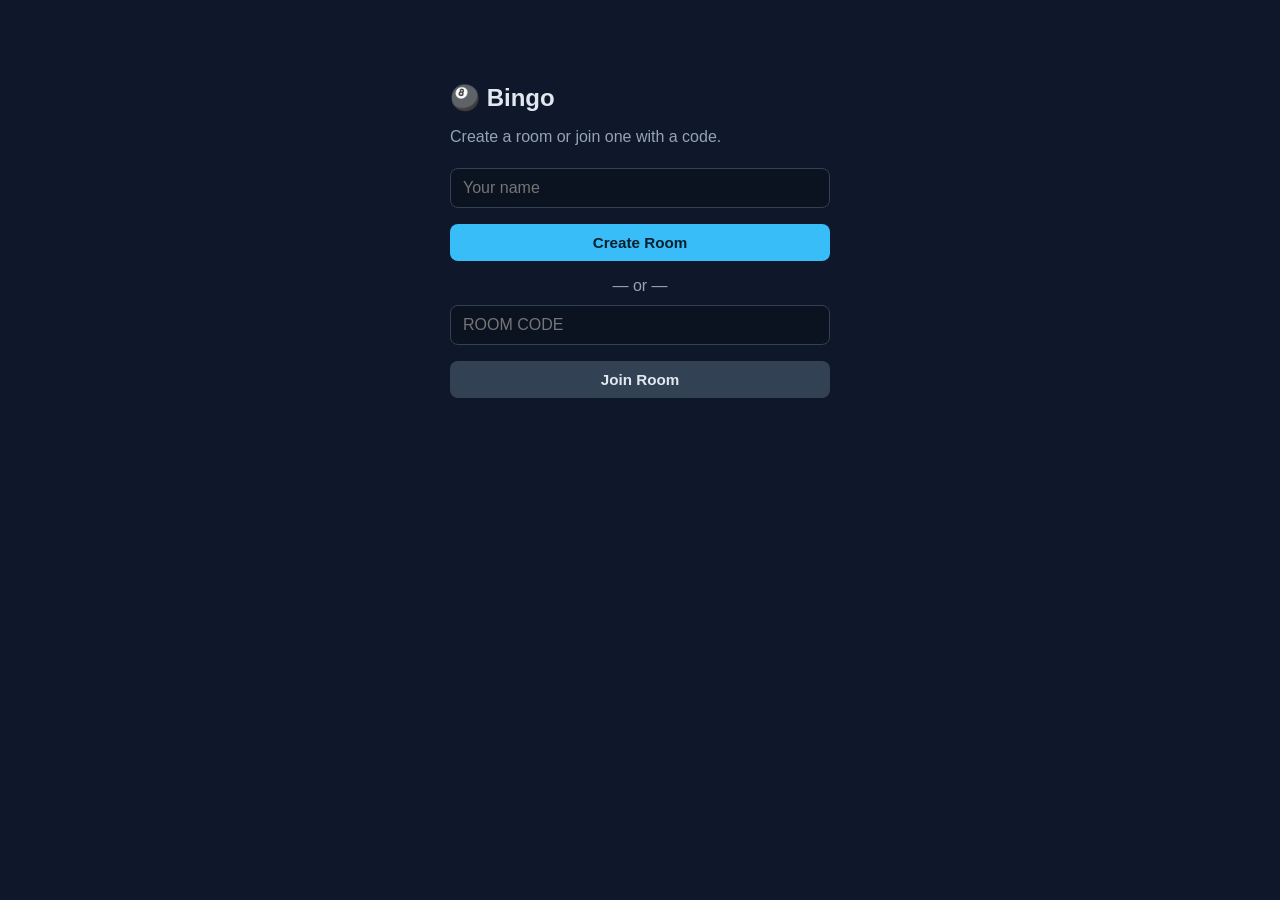
==== static/index.html @ 4e174b3e "initial  game" ====
<!DOCTYPE html>
<html lang="en">
<head>
<meta charset="UTF-8">
<meta name="viewport" content="width=device-width, initial-scale=1.0">
<title>Bingo</title>
<style>
  :root {
    --bg: #0f172a;
    --panel: #1e293b;
    --accent: #38bdf8;
    --marked: #38bdf8;
    --free: #fbbf24;
    --text: #e2e8f0;
    --muted: #94a3b8;
  }
  * { box-sizing: border-box; }
  body {
    margin: 0;
    font-family: -apple-system, BlinkMacSystemFont, "Segoe UI", sans-serif;
    background: var(--bg);
    color: var(--text);
    min-height: 100vh;
  }
  .wrap { max-width: 900px; margin: 0 auto; padding: 24px 16px; }
  h1 { font-size: 1.5rem; margin-bottom: 4px; }
  .muted { color: var(--muted); }

  #screen-join { max-width: 380px; margin: 60px auto; }
  input {
    width: 100%; padding: 10px 12px; margin: 6px 0 16px;
    border-radius: 8px; border: 1px solid #334155;
    background: #0b1220; color: var(--text); font-size: 1rem;
  }
  button {
    padding: 10px 16px; border-radius: 8px; border: none;
    background: var(--accent); color: #05202e; font-weight: 600;
    cursor: pointer; font-size: 0.95rem;
  }
  button:hover { filter: brightness(1.1); }
  button:disabled { opacity: 0.4; cursor: not-allowed; }
  button.secondary { background: #334155; color: var(--text); }

  .row { display: flex; gap: 10px; }
  .row > * { flex: 1; }

  #screen-game { display: none; }
  .top-bar {
    display: flex; justify-content: space-between; align-items: center;
    margin-bottom: 16px; flex-wrap: wrap; gap: 10px;
  }
  .code-badge {
    background: var(--panel); padding: 6px 14px; border-radius: 8px;
    font-weight: 700; letter-spacing: 2px; font-size: 1.1rem;
  }

  .layout { display: flex; gap: 24px; flex-wrap: wrap; }
  .card-col { flex: 1 1 340px; }
  .side-col { flex: 1 1 260px; }

  .bingo-grid {
    display: grid; grid-template-columns: repeat(5, 1fr); gap: 6px;
    max-width: 380px; margin-bottom: 8px;
  }
  .header-row { display: grid; grid-template-columns: repeat(5, 1fr); gap: 6px; max-width: 380px; }
  .header-cell {
    text-align: center; font-weight: 700; color: var(--accent);
    padding-bottom: 4px; font-size: 1.1rem;
  }
  .cell {
    aspect-ratio: 1; display: flex; align-items: center; justify-content: center;
    background: var(--panel); border-radius: 8px; font-size: 1.1rem; font-weight: 600;
    border: 2px solid transparent;
  }
  .cell.marked { background: var(--marked); color: #05202e; }
  .cell.free { background: var(--free); color: #3a2a00; }

  .panel {
    background: var(--panel); border-radius: 10px; padding: 14px; margin-bottom: 14px;
  }
  .players li, #callHistory span {
    display: inline-block;
  }
  .players { list-style: none; padding: 0; margin: 0; }
  .players li { padding: 4px 0; }
  .host-tag { font-size: 0.75rem; color: var(--free); margin-left: 6px; }

  #lastCalled {
    font-size: 2.4rem; font-weight: 800; text-align: center;
    color: var(--accent); margin: 8px 0;
  }
  #callHistory {
    display: flex; flex-wrap: wrap; gap: 6px; max-height: 140px; overflow-y: auto;
  }
  #callHistory span {
    background: #0b1220; padding: 3px 8px; border-radius: 6px; font-size: 0.85rem;
  }

  #toast {
    position: fixed; top: 16px; left: 50%; transform: translateX(-50%);
    background: var(--accent); color: #05202e; padding: 10px 18px;
    border-radius: 8px; font-weight: 700; display: none; z-index: 10;
  }
</style>
</head>
<body>

<div id="toast"></div>

<div class="wrap">

  <div id="screen-join">
    <h1>🎱 Bingo</h1>
    <p class="muted">Create a room or join one with a code.</p>
    <input id="nameInput" placeholder="Your name" maxlength="20">
    <div class="row" style="margin-bottom: 16px;">
      <button id="createBtn">Create Room</button>
    </div>
    <p class="muted" style="text-align:center; margin: 4px 0;">— or —</p>
    <input id="codeInput" placeholder="Room code" maxlength="5" style="text-transform:uppercase;">
    <button id="joinBtn" class="secondary" style="width:100%;">Join Room</button>
    <p id="joinError" style="color:#f87171;"></p>
  </div>

  <div id="screen-game">
    <div class="top-bar">
      <div>
        <span class="code-badge" id="roomCodeDisplay"></span>
        <span class="muted" id="statusDisplay"></span>
      </div>
      <div id="hostControls" style="display:none;">
        <button id="startBtn">Start Game</button>
        <button id="callBtn" style="display:none;">Call Next Number</button>
      </div>
    </div>

    <div class="layout">
      <div class="card-col">
        <div class="header-row">
          <div class="header-cell">B</div>
          <div class="header-cell">I</div>
          <div class="header-cell">N</div>
          <div class="header-cell">G</div>
          <div class="header-cell">O</div>
        </div>
        <div class="bingo-grid" id="grid"></div>
        <button id="bingoBtn" style="width:100%; margin-top:10px;" disabled>Call BINGO!</button>
      </div>

      <div class="side-col">
        <div class="panel">
          <div class="muted" style="font-size:0.85rem;">Last called</div>
          <div id="lastCalled">—</div>
        </div>
        <div class="panel">
          <div class="muted" style="font-size:0.85rem; margin-bottom:6px;">All called numbers</div>
          <div id="callHistory"></div>
        </div>
        <div class="panel">
          <div class="muted" style="font-size:0.85rem; margin-bottom:6px;">Players</div>
          <ul class="players" id="playerList"></ul>
        </div>
      </div>
    </div>
  </div>

</div>

<script src="app.js"></script>
</body>
</html>
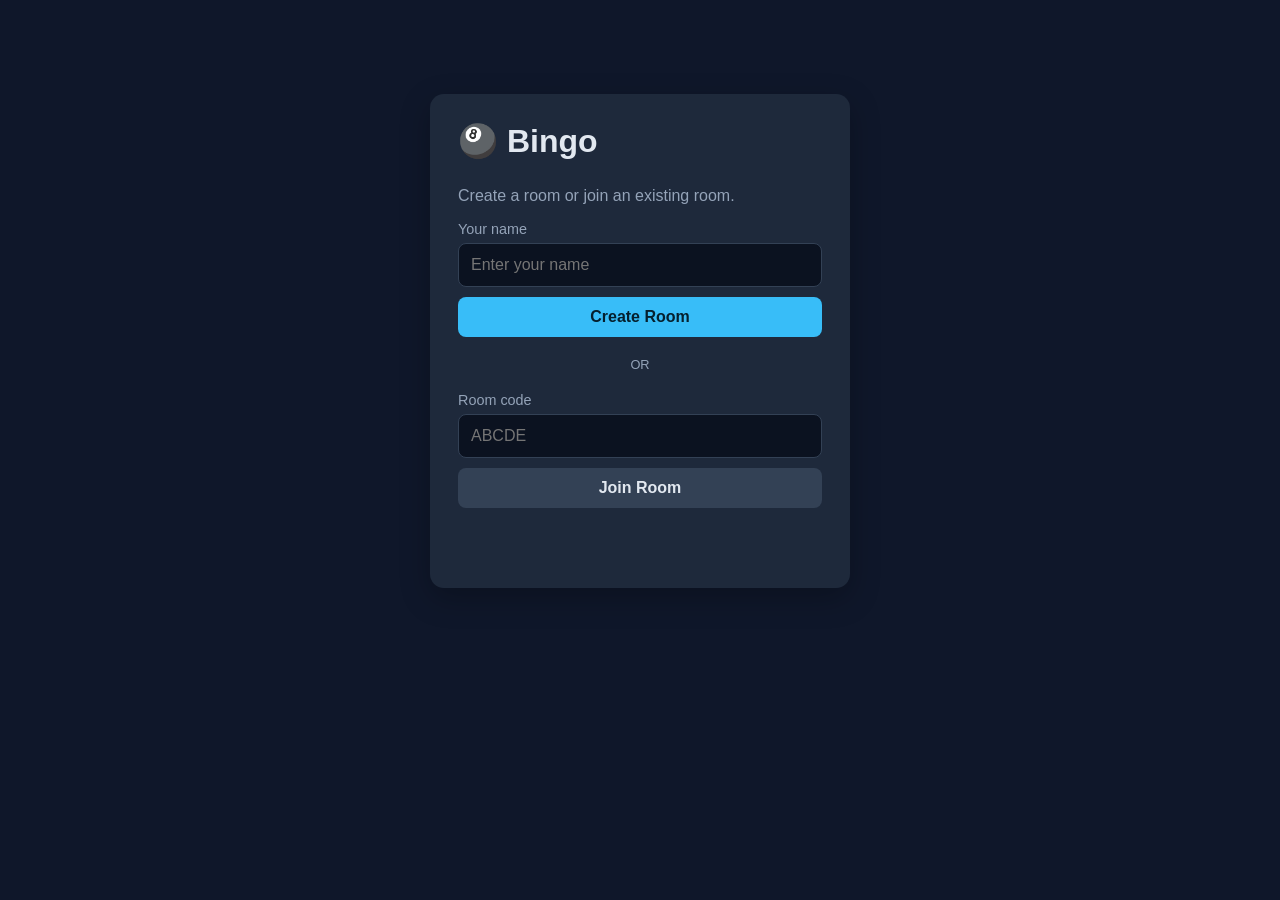
==== commit d8a405d9: "phase 1 completed" ====
--- a/static/index.html
+++ b/static/index.html
@@ -1,171 +1,226 @@
 <!DOCTYPE html>
 <html lang="en">
 <head>
-<meta charset="UTF-8">
-<meta name="viewport" content="width=device-width, initial-scale=1.0">
-<title>Bingo</title>
-<style>
-  :root {
-    --bg: #0f172a;
-    --panel: #1e293b;
-    --accent: #38bdf8;
-    --marked: #38bdf8;
-    --free: #fbbf24;
-    --text: #e2e8f0;
-    --muted: #94a3b8;
-  }
-  * { box-sizing: border-box; }
-  body {
-    margin: 0;
-    font-family: -apple-system, BlinkMacSystemFont, "Segoe UI", sans-serif;
-    background: var(--bg);
-    color: var(--text);
-    min-height: 100vh;
-  }
-  .wrap { max-width: 900px; margin: 0 auto; padding: 24px 16px; }
-  h1 { font-size: 1.5rem; margin-bottom: 4px; }
-  .muted { color: var(--muted); }
-
-  #screen-join { max-width: 380px; margin: 60px auto; }
-  input {
-    width: 100%; padding: 10px 12px; margin: 6px 0 16px;
-    border-radius: 8px; border: 1px solid #334155;
-    background: #0b1220; color: var(--text); font-size: 1rem;
-  }
-  button {
-    padding: 10px 16px; border-radius: 8px; border: none;
-    background: var(--accent); color: #05202e; font-weight: 600;
-    cursor: pointer; font-size: 0.95rem;
-  }
-  button:hover { filter: brightness(1.1); }
-  button:disabled { opacity: 0.4; cursor: not-allowed; }
-  button.secondary { background: #334155; color: var(--text); }
-
-  .row { display: flex; gap: 10px; }
-  .row > * { flex: 1; }
-
-  #screen-game { display: none; }
-  .top-bar {
-    display: flex; justify-content: space-between; align-items: center;
-    margin-bottom: 16px; flex-wrap: wrap; gap: 10px;
-  }
-  .code-badge {
-    background: var(--panel); padding: 6px 14px; border-radius: 8px;
-    font-weight: 700; letter-spacing: 2px; font-size: 1.1rem;
-  }
-
-  .layout { display: flex; gap: 24px; flex-wrap: wrap; }
-  .card-col { flex: 1 1 340px; }
-  .side-col { flex: 1 1 260px; }
-
-  .bingo-grid {
-    display: grid; grid-template-columns: repeat(5, 1fr); gap: 6px;
-    max-width: 380px; margin-bottom: 8px;
-  }
-  .header-row { display: grid; grid-template-columns: repeat(5, 1fr); gap: 6px; max-width: 380px; }
-  .header-cell {
-    text-align: center; font-weight: 700; color: var(--accent);
-    padding-bottom: 4px; font-size: 1.1rem;
-  }
-  .cell {
-    aspect-ratio: 1; display: flex; align-items: center; justify-content: center;
-    background: var(--panel); border-radius: 8px; font-size: 1.1rem; font-weight: 600;
-    border: 2px solid transparent;
-  }
-  .cell.marked { background: var(--marked); color: #05202e; }
-  .cell.free { background: var(--free); color: #3a2a00; }
-
-  .panel {
-    background: var(--panel); border-radius: 10px; padding: 14px; margin-bottom: 14px;
-  }
-  .players li, #callHistory span {
-    display: inline-block;
-  }
-  .players { list-style: none; padding: 0; margin: 0; }
-  .players li { padding: 4px 0; }
-  .host-tag { font-size: 0.75rem; color: var(--free); margin-left: 6px; }
-
-  #lastCalled {
-    font-size: 2.4rem; font-weight: 800; text-align: center;
-    color: var(--accent); margin: 8px 0;
-  }
-  #callHistory {
-    display: flex; flex-wrap: wrap; gap: 6px; max-height: 140px; overflow-y: auto;
-  }
-  #callHistory span {
-    background: #0b1220; padding: 3px 8px; border-radius: 6px; font-size: 0.85rem;
-  }
-
-  #toast {
-    position: fixed; top: 16px; left: 50%; transform: translateX(-50%);
-    background: var(--accent); color: #05202e; padding: 10px 18px;
-    border-radius: 8px; font-weight: 700; display: none; z-index: 10;
-  }
-</style>
+  <meta charset="UTF-8">
+
+  <meta
+    name="viewport"
+    content="width=device-width, initial-scale=1.0"
+  >
+
+  <title>Bingo</title>
+
+  <link rel="stylesheet" href="style.css">
 </head>
+
 <body>
 
 <div id="toast"></div>
 
-<div class="wrap">
-
-  <div id="screen-join">
-    <h1>🎱 Bingo</h1>
-    <p class="muted">Create a room or join one with a code.</p>
-    <input id="nameInput" placeholder="Your name" maxlength="20">
-    <div class="row" style="margin-bottom: 16px;">
-      <button id="createBtn">Create Room</button>
+<main class="container">
+
+  <!-- ========================================================= -->
+  <!-- JOIN SCREEN -->
+  <!-- ========================================================= -->
+
+  <section id="screen-join" class="screen">
+
+    <div class="card-panel">
+
+      <h1>🎱 Bingo</h1>
+
+      <p class="muted">
+        Create a room or join an existing room.
+      </p>
+
+      <label for="nameInput">
+        Your name
+      </label>
+
+      <input
+        id="nameInput"
+        type="text"
+        maxlength="20"
+        placeholder="Enter your name"
+        autocomplete="off"
+      >
+
+      <button id="createBtn">
+        Create Room
+      </button>
+
+      <div class="divider">
+        OR
+      </div>
+
+      <label for="codeInput">
+        Room code
+      </label>
+
+      <input
+        id="codeInput"
+        type="text"
+        maxlength="5"
+        placeholder="ABCDE"
+        autocomplete="off"
+        style="text-transform: uppercase;"
+      >
+
+      <button id="joinBtn" class="secondary">
+        Join Room
+      </button>
+
+      <p id="joinError" class="error"></p>
+
     </div>
-    <p class="muted" style="text-align:center; margin: 4px 0;">— or —</p>
-    <input id="codeInput" placeholder="Room code" maxlength="5" style="text-transform:uppercase;">
-    <button id="joinBtn" class="secondary" style="width:100%;">Join Room</button>
-    <p id="joinError" style="color:#f87171;"></p>
-  </div>
-
-  <div id="screen-game">
-    <div class="top-bar">
+
+  </section>
+
+
+  <!-- ========================================================= -->
+  <!-- GAME SCREEN -->
+  <!-- ========================================================= -->
+
+  <section id="screen-game" class="screen hidden">
+
+    <!-- Header -->
+
+    <header class="top-bar">
+
       <div>
-        <span class="code-badge" id="roomCodeDisplay"></span>
-        <span class="muted" id="statusDisplay"></span>
-      </div>
-      <div id="hostControls" style="display:none;">
-        <button id="startBtn">Start Game</button>
-        <button id="callBtn" style="display:none;">Call Next Number</button>
-      </div>
-    </div>
-
-    <div class="layout">
-      <div class="card-col">
-        <div class="header-row">
-          <div class="header-cell">B</div>
-          <div class="header-cell">I</div>
-          <div class="header-cell">N</div>
-          <div class="header-cell">G</div>
-          <div class="header-cell">O</div>
+
+        <div class="room-code">
+          <span>ROOM</span>
+          <strong id="roomCodeDisplay">-----</strong>
         </div>
-        <div class="bingo-grid" id="grid"></div>
-        <button id="bingoBtn" style="width:100%; margin-top:10px;" disabled>Call BINGO!</button>
-      </div>
-
-      <div class="side-col">
-        <div class="panel">
-          <div class="muted" style="font-size:0.85rem;">Last called</div>
-          <div id="lastCalled">—</div>
+
+        <div
+          id="statusDisplay"
+          class="status"
+        >
+          Waiting...
         </div>
-        <div class="panel">
-          <div class="muted" style="font-size:0.85rem; margin-bottom:6px;">All called numbers</div>
-          <div id="callHistory"></div>
+
+      </div>
+
+      <div id="hostControls">
+
+        <button
+          id="readyBtn"
+          class="secondary"
+        >
+          Ready
+        </button>
+
+        <button
+          id="startBtn"
+          class="hidden"
+        >
+          Start Game
+        </button>
+
+      </div>
+
+    </header>
+
+
+    <!-- ======================================================= -->
+    <!-- WAITING AREA -->
+    <!-- ======================================================= -->
+
+    <section
+      id="waitingArea"
+      class="waiting-area"
+    >
+
+      <div class="panel">
+
+        <h2>Prepare Your Card</h2>
+
+        <p class="muted">
+          Your card is private.
+          Arrange/check your card and mark yourself ready.
+        </p>
+
+        <p id="readyStatus"></p>
+
+      </div>
+
+    </section>
+
+
+    <!-- ======================================================= -->
+    <!-- GAME AREA -->
+    <!-- ======================================================= -->
+
+    <section id="gameArea" class="hidden">
+
+      <div class="layout">
+
+        <!-- CARD -->
+
+        <div class="card-section">
+
+          <div class="bingo-header">
+            <div>B</div>
+            <div>I</div>
+            <div>N</div>
+            <div>G</div>
+            <div>O</div>
+          </div>
+
+          <div
+            id="grid"
+            class="bingo-grid"
+          ></div>
+
         </div>
-        <div class="panel">
-          <div class="muted" style="font-size:0.85rem; margin-bottom:6px;">Players</div>
-          <ul class="players" id="playerList"></ul>
-        </div>
-      </div>
-    </div>
-  </div>
-
-</div>
+
+
+        <!-- SIDE PANEL -->
+
+        <aside class="side-section">
+
+          <div class="panel">
+
+            <div class="panel-title">
+              Room
+            </div>
+
+            <div
+              id="roomStatus"
+              class="large-status"
+            >
+              Waiting
+            </div>
+
+          </div>
+
+
+          <div class="panel">
+
+            <div class="panel-title">
+              Players
+            </div>
+
+            <ul
+              id="playerList"
+              class="players"
+            ></ul>
+
+          </div>
+
+        </aside>
+
+      </div>
+
+    </section>
+
+  </section>
+
+</main>
 
 <script src="app.js"></script>
+
 </body>
-</html>
+</html>
--- a/static/style.css
+++ b/static/style.css
@@ -0,0 +1,476 @@
+:root {
+  --bg: #0f172a;
+  --panel: #1e293b;
+  --panel-dark: #0b1220;
+
+  --accent: #38bdf8;
+  --accent-dark: #082f49;
+
+  --ready: #22c55e;
+  --warning: #fbbf24;
+  --danger: #f87171;
+
+  --text: #e2e8f0;
+  --muted: #94a3b8;
+
+  --border: #334155;
+}
+
+* {
+  box-sizing: border-box;
+}
+
+body {
+  margin: 0;
+
+  min-height: 100vh;
+
+  background: var(--bg);
+
+  color: var(--text);
+
+  font-family:
+    -apple-system,
+    BlinkMacSystemFont,
+    "Segoe UI",
+    sans-serif;
+}
+
+button,
+input {
+  font: inherit;
+}
+
+button {
+  border: none;
+
+  padding: 11px 16px;
+
+  border-radius: 8px;
+
+  background: var(--accent);
+
+  color: #05202e;
+
+  font-weight: 700;
+
+  cursor: pointer;
+
+  transition:
+    filter 0.15s,
+    opacity 0.15s;
+}
+
+button:hover {
+  filter: brightness(1.1);
+}
+
+button:disabled {
+  opacity: 0.4;
+
+  cursor: not-allowed;
+}
+
+button.secondary {
+  background: var(--border);
+
+  color: var(--text);
+}
+
+.container {
+  width: 100%;
+
+  max-width: 1000px;
+
+  margin: 0 auto;
+
+  padding: 24px 16px;
+}
+
+.hidden {
+  display: none !important;
+}
+
+
+/* ========================================================= */
+/* JOIN */
+/* ========================================================= */
+
+#screen-join {
+  max-width: 420px;
+
+  margin: 70px auto;
+}
+
+.card-panel {
+  background: var(--panel);
+
+  border-radius: 14px;
+
+  padding: 28px;
+
+  box-shadow:
+    0 10px 30px rgba(0, 0, 0, 0.25);
+}
+
+.card-panel h1 {
+  margin-top: 0;
+
+  font-size: 2rem;
+}
+
+label {
+  display: block;
+
+  margin-top: 16px;
+
+  margin-bottom: 6px;
+
+  font-size: 0.9rem;
+
+  color: var(--muted);
+}
+
+input {
+  width: 100%;
+
+  padding: 12px;
+
+  border-radius: 8px;
+
+  border: 1px solid var(--border);
+
+  background: var(--panel-dark);
+
+  color: var(--text);
+
+  outline: none;
+}
+
+input:focus {
+  border-color: var(--accent);
+}
+
+.card-panel button {
+  width: 100%;
+
+  margin-top: 10px;
+}
+
+.divider {
+  text-align: center;
+
+  margin: 20px 0;
+
+  color: var(--muted);
+
+  font-size: 0.8rem;
+}
+
+.error {
+  min-height: 20px;
+
+  color: var(--danger);
+}
+
+
+/* ========================================================= */
+/* HEADER */
+/* ========================================================= */
+
+.top-bar {
+  display: flex;
+
+  justify-content: space-between;
+
+  align-items: center;
+
+  gap: 16px;
+
+  margin-bottom: 24px;
+
+  flex-wrap: wrap;
+}
+
+.room-code {
+  display: inline-flex;
+
+  align-items: center;
+
+  gap: 10px;
+}
+
+.room-code span {
+  color: var(--muted);
+
+  font-size: 0.75rem;
+}
+
+.room-code strong {
+  background: var(--panel);
+
+  padding: 7px 14px;
+
+  border-radius: 8px;
+
+  letter-spacing: 3px;
+
+  font-size: 1.2rem;
+}
+
+.status {
+  margin-top: 8px;
+
+  color: var(--muted);
+}
+
+#hostControls {
+  display: flex;
+
+  gap: 8px;
+
+  align-items: center;
+}
+
+
+/* ========================================================= */
+/* WAITING */
+/* ========================================================= */
+
+.waiting-area {
+  max-width: 700px;
+}
+
+.panel {
+  background: var(--panel);
+
+  border-radius: 12px;
+
+  padding: 16px;
+
+  margin-bottom: 14px;
+}
+
+.panel h2 {
+  margin-top: 0;
+}
+
+.muted {
+  color: var(--muted);
+}
+
+#readyStatus {
+  font-weight: 700;
+}
+
+
+/* ========================================================= */
+/* GAME */
+/* ========================================================= */
+
+.layout {
+  display: flex;
+
+  gap: 28px;
+
+  flex-wrap: wrap;
+}
+
+.card-section {
+  flex: 1 1 380px;
+
+  max-width: 520px;
+}
+
+.side-section {
+  flex: 1 1 260px;
+}
+
+.bingo-header {
+  display: grid;
+
+  grid-template-columns: repeat(5, 1fr);
+
+  gap: 7px;
+
+  margin-bottom: 7px;
+}
+
+.bingo-header div {
+  text-align: center;
+
+  font-size: 1.1rem;
+
+  font-weight: 800;
+
+  color: var(--accent);
+}
+
+.bingo-grid {
+  display: grid;
+
+  grid-template-columns: repeat(5, 1fr);
+
+  gap: 7px;
+
+  width: 100%;
+}
+
+.cell {
+  aspect-ratio: 1;
+
+  display: flex;
+
+  align-items: center;
+
+  justify-content: center;
+
+  background: var(--panel);
+
+  border-radius: 9px;
+
+  border: 2px solid transparent;
+
+  font-size: clamp(1rem, 3vw, 1.3rem);
+
+  font-weight: 700;
+
+  user-select: none;
+}
+
+.cell:hover {
+  border-color: var(--border);
+}
+
+.cell.marked {
+  background: var(--accent);
+
+  color: #05202e;
+
+  border-color: var(--accent);
+}
+
+
+/* ========================================================= */
+/* SIDE */
+/* ========================================================= */
+
+.panel-title {
+  color: var(--muted);
+
+  font-size: 0.85rem;
+
+  margin-bottom: 8px;
+}
+
+.large-status {
+  font-size: 1.3rem;
+
+  font-weight: 700;
+}
+
+.players {
+  list-style: none;
+
+  padding: 0;
+
+  margin: 0;
+}
+
+.players li {
+  padding: 8px 0;
+
+  border-bottom: 1px solid var(--border);
+}
+
+.players li:last-child {
+  border-bottom: none;
+}
+
+.player-host {
+  color: var(--warning);
+
+  font-size: 0.75rem;
+
+  margin-left: 6px;
+}
+
+.player-ready {
+  color: var(--ready);
+
+  font-size: 0.75rem;
+
+  margin-left: 6px;
+}
+
+.player-not-ready {
+  color: var(--muted);
+
+  font-size: 0.75rem;
+
+  margin-left: 6px;
+}
+
+
+/* ========================================================= */
+/* TOAST */
+/* ========================================================= */
+
+#toast {
+  position: fixed;
+
+  top: 16px;
+
+  left: 50%;
+
+  transform: translateX(-50%);
+
+  z-index: 100;
+
+  display: none;
+
+  background: var(--accent);
+
+  color: #05202e;
+
+  padding: 10px 18px;
+
+  border-radius: 8px;
+
+  font-weight: 700;
+
+  box-shadow:
+    0 5px 20px rgba(0, 0, 0, 0.3);
+}
+
+
+/* ========================================================= */
+/* MOBILE */
+/* ========================================================= */
+
+@media (max-width: 600px) {
+
+  .container {
+    padding: 16px 10px;
+  }
+
+  .card-panel {
+    padding: 20px;
+  }
+
+  .top-bar {
+    align-items: flex-start;
+  }
+
+  #hostControls {
+    width: 100%;
+  }
+
+  #hostControls button {
+    flex: 1;
+  }
+
+  .layout {
+    gap: 16px;
+  }
+}
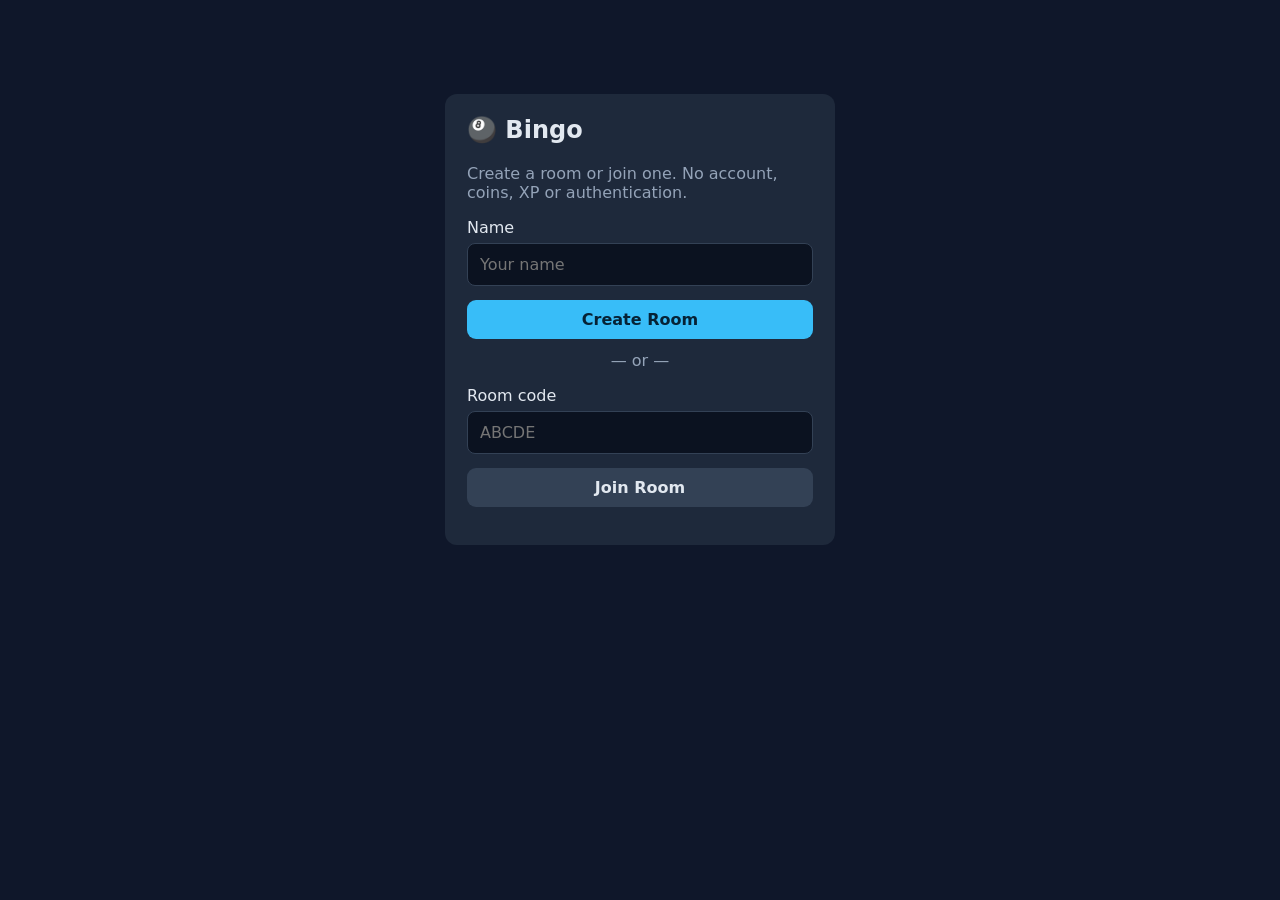
==== commit 69f8bff6: "Refactor Bingo game UI and improve WebSocket handling - Updated HTML structure and styles for a more" ====
--- a/static/index.html
+++ b/static/index.html
@@ -1,226 +1,500 @@
-<!DOCTYPE html>
+<!doctype html>
 <html lang="en">
+
 <head>
-  <meta charset="UTF-8">
-
-  <meta
-    name="viewport"
-    content="width=device-width, initial-scale=1.0"
-  >
-
-  <title>Bingo</title>
-
-  <link rel="stylesheet" href="style.css">
+  <meta charset="utf-8">
+  <meta name="viewport" content="width=device-width,initial-scale=1">
+  <title>Bingo 1–25</title>
+  <style>
+    :root {
+      --bg: #0f172a;
+      --panel: #1e293b;
+      --panel2: #0b1220;
+      --accent: #38bdf8;
+      --ok: #4ade80;
+      --warn: #fbbf24;
+      --danger: #f87171;
+      --text: #e2e8f0;
+      --muted: #94a3b8;
+      --line: #334155
+    }
+
+    * {
+      box-sizing: border-box
+    }
+
+    body {
+      margin: 0;
+      background: var(--bg);
+      color: var(--text);
+      font-family: system-ui, -apple-system, "Segoe UI", sans-serif;
+      min-height: 100vh
+    }
+
+    button,
+    input {
+      font: inherit
+    }
+
+    button {
+      border: 0;
+      border-radius: 9px;
+      padding: 10px 15px;
+      background: var(--accent);
+      color: #062235;
+      font-weight: 700;
+      cursor: pointer
+    }
+
+    button:hover {
+      filter: brightness(1.08)
+    }
+
+    button:disabled {
+      opacity: .4;
+      cursor: not-allowed
+    }
+
+    button.secondary {
+      background: var(--line);
+      color: var(--text)
+    }
+
+    button.danger {
+      background: #7f1d1d;
+      color: #fee2e2
+    }
+
+    .wrap {
+      max-width: 1100px;
+      margin: auto;
+      padding: 24px 16px
+    }
+
+    h1,
+    h2,
+    h3,
+    p {
+      margin-top: 0
+    }
+
+    .muted {
+      color: var(--muted)
+    }
+
+    #screen-game {
+      display: none
+    }
+
+    .join {
+      max-width: 390px;
+      margin: 70px auto
+    }
+
+    .join .panel {
+      padding: 22px
+    }
+
+    input {
+      width: 100%;
+      padding: 11px 12px;
+      border-radius: 8px;
+      border: 1px solid var(--line);
+      background: var(--panel2);
+      color: var(--text);
+      outline: none;
+      margin: 6px 0 14px
+    }
+
+    input:focus {
+      border-color: var(--accent)
+    }
+
+    .row {
+      display: flex;
+      gap: 10px
+    }
+
+    .row>* {
+      flex: 1
+    }
+
+    .topbar {
+      display: flex;
+      justify-content: space-between;
+      gap: 12px;
+      align-items: center;
+      flex-wrap: wrap;
+      margin-bottom: 16px
+    }
+
+    .room {
+      display: flex;
+      align-items: center;
+      gap: 10px
+    }
+
+    .code {
+      background: var(--panel);
+      padding: 7px 14px;
+      border-radius: 9px;
+      font-weight: 800;
+      letter-spacing: 3px
+    }
+
+    .status {
+      color: var(--muted)
+    }
+
+    .layout {
+      display: grid;
+      grid-template-columns: minmax(0, 1fr) 330px;
+      gap: 18px
+    }
+
+    .panel {
+      background: var(--panel);
+      border-radius: 12px;
+      padding: 16px;
+      margin-bottom: 14px
+    }
+
+    .panel h3 {
+      margin-bottom: 12px
+    }
+
+    .bingo-head,
+    .bingo-grid {
+      display: grid;
+      grid-template-columns: repeat(5, 1fr);
+      gap: 6px;
+      width: 100%;
+      max-width: 430px
+    }
+
+    .bingo-head {
+      margin-bottom: 6px
+    }
+
+    .bingo-head div {
+      text-align: center;
+      color: var(--accent);
+      font-weight: 800;
+      padding: 4px
+    }
+
+    .cell {
+      aspect-ratio: 1;
+      background: var(--panel2);
+      border: 2px solid var(--line);
+      border-radius: 9px;
+      display: flex;
+      align-items: center;
+      justify-content: center;
+      font-size: clamp(1rem, 3vw, 1.35rem);
+      font-weight: 800;
+      cursor: pointer;
+      user-select: none
+    }
+
+    .cell.selected {
+      border-color: var(--warn)
+    }
+
+    .cell.marked {
+      background: var(--accent);
+      color: #05202e;
+      border-color: var(--accent)
+    }
+
+    .cell.empty {
+      color: #64748b
+    }
+
+    .cell.locked {
+      cursor: default
+    }
+
+    .card-actions {
+      max-width: 430px;
+      display: flex;
+      gap: 8px;
+      margin-top: 10px
+    }
+
+    .card-actions>* {
+      flex: 1
+    }
+
+    .numbers {
+      display: grid;
+      grid-template-columns: repeat(5, 1fr);
+      gap: 7px
+    }
+
+    .num {
+      padding: 8px 4px;
+      background: var(--panel2);
+      color: var(--text);
+      border: 1px solid var(--line);
+      border-radius: 7px;
+      font-weight: 700
+    }
+
+    .num.used {
+      opacity: .2;
+      cursor: not-allowed
+    }
+
+    .num.selected {
+      outline: 2px solid var(--accent)
+    }
+
+    .players {
+      list-style: none;
+      margin: 0;
+      padding: 0
+    }
+
+    .player {
+      display: flex;
+      justify-content: space-between;
+      gap: 8px;
+      padding: 9px 0;
+      border-bottom: 1px solid var(--line)
+    }
+
+    .player:last-child {
+      border-bottom: 0
+    }
+
+    .tag {
+      font-size: .75rem;
+      color: var(--muted)
+    }
+
+    .ready {
+      color: var(--ok)
+    }
+
+    .notready {
+      color: var(--warn)
+    }
+
+    .turn {
+      color: var(--accent);
+      font-weight: 800
+    }
+
+    .game-layout {
+      display: grid;
+      grid-template-columns: minmax(0, 430px) 1fr;
+      gap: 18px
+    }
+
+    .last {
+      font-size: 3rem;
+      text-align: center;
+      color: var(--accent);
+      font-weight: 900;
+      margin: 8px
+    }
+
+    .history {
+      display: flex;
+      flex-wrap: wrap;
+      gap: 6px;
+      max-height: 160px;
+      overflow: auto
+    }
+
+    .history span {
+      background: var(--panel2);
+      padding: 4px 8px;
+      border-radius: 6px;
+      font-size: .85rem
+    }
+
+    .turn-box {
+      text-align: center;
+      font-weight: 800;
+      padding: 10px;
+      border-radius: 8px;
+      background: var(--panel2)
+    }
+
+    #toast {
+      position: fixed;
+      top: 16px;
+      left: 50%;
+      transform: translateX(-50%);
+      display: none;
+      background: var(--accent);
+      color: #05202e;
+      padding: 10px 18px;
+      border-radius: 9px;
+      font-weight: 800;
+      z-index: 20
+    }
+
+    .hidden {
+      display: none !important
+    }
+
+    .final-cards {
+      display: grid;
+      grid-template-columns: repeat(auto-fit, minmax(260px, 1fr));
+      gap: 14px
+    }
+
+    .mini-card .bingo-head,
+    .mini-card .bingo-grid {
+      width: 100%;
+      max-width: 300px;
+    }
+
+    .winner {
+      border: 2px solid var(--ok)
+    }
+
+    @media(max-width:800px) {
+
+      .layout,
+      .game-layout {
+        grid-template-columns: 1fr
+      }
+
+      .numbers {
+        grid-template-columns: repeat(5, 1fr)
+      }
+    }
+  </style>
 </head>
 
 <body>
-
-<div id="toast"></div>
-
-<main class="container">
-
-  <!-- ========================================================= -->
-  <!-- JOIN SCREEN -->
-  <!-- ========================================================= -->
-
-  <section id="screen-join" class="screen">
-
-    <div class="card-panel">
-
-      <h1>🎱 Bingo</h1>
-
-      <p class="muted">
-        Create a room or join an existing room.
-      </p>
-
-      <label for="nameInput">
-        Your name
-      </label>
-
-      <input
-        id="nameInput"
-        type="text"
-        maxlength="20"
-        placeholder="Enter your name"
-        autocomplete="off"
-      >
-
-      <button id="createBtn">
-        Create Room
-      </button>
-
-      <div class="divider">
-        OR
+  <div id="toast"></div>
+  <div class="wrap">
+    <section id="screen-join" class="join">
+      <div class="panel">
+        <h1>🎱 Bingo</h1>
+        <p class="muted">Create a room or join one. No account, coins, XP or authentication.</p>
+        <label>Name</label>
+        <input id="nameInput" maxlength="20" placeholder="Your name" autocomplete="off">
+        <button id="createBtn" style="width:100%;margin-bottom:12px">Create Room</button>
+        <p class="muted" style="text-align:center">— or —</p>
+        <label>Room code</label>
+        <input id="codeInput" maxlength="5" placeholder="ABCDE" style="text-transform:uppercase">
+        <button id="joinBtn" class="secondary" style="width:100%">Join Room</button>
+        <p id="joinError" style="color:var(--danger)"></p>
       </div>
-
-      <label for="codeInput">
-        Room code
-      </label>
-
-      <input
-        id="codeInput"
-        type="text"
-        maxlength="5"
-        placeholder="ABCDE"
-        autocomplete="off"
-        style="text-transform: uppercase;"
-      >
-
-      <button id="joinBtn" class="secondary">
-        Join Room
-      </button>
-
-      <p id="joinError" class="error"></p>
-
-    </div>
-
-  </section>
-
-
-  <!-- ========================================================= -->
-  <!-- GAME SCREEN -->
-  <!-- ========================================================= -->
-
-  <section id="screen-game" class="screen hidden">
-
-    <!-- Header -->
-
-    <header class="top-bar">
-
-      <div>
-
-        <div class="room-code">
-          <span>ROOM</span>
-          <strong id="roomCodeDisplay">-----</strong>
+    </section>
+
+    <section id="screen-game">
+      <div class="topbar">
+        <div class="room"><span id="roomCodeDisplay" class="code"></span><span id="statusDisplay" class="status"></span>
         </div>
-
-        <div
-          id="statusDisplay"
-          class="status"
-        >
-          Waiting...
+        <div class="row">
+          <div id="hostControls" class="row" style="display:none">
+            <button id="startBtn">Start Game</button>
+            <button id="playAgainBtn" class="secondary" style="display:none">New Game</button>
+          </div>
+          <button id="leaveBtn" class="secondary">Leave Room</button>
         </div>
-
       </div>
 
-      <div id="hostControls">
-
-        <button
-          id="readyBtn"
-          class="secondary"
-        >
-          Ready
-        </button>
-
-        <button
-          id="startBtn"
-          class="hidden"
-        >
-          Start Game
-        </button>
-
+      <div id="lobbyView" class="layout">
+        <main>
+          <div class="panel">
+            <h3>Create your 5×5 card</h3>
+            <p class="muted">Use every number <b>1–25 exactly once</b>. Click a number then a cell, drag a number onto a
+              cell, or enter a number below.</p>
+            <div class="bingo-head">
+              <div>B</div>
+              <div>I</div>
+              <div>N</div>
+              <div>G</div>
+              <div>O</div>
+            </div>
+            <div id="editorGrid" class="bingo-grid"></div>
+            <div class="card-actions">
+              <input id="numberInput" type="number" min="1" max="25" placeholder="Number 1–25" style="margin:0">
+              <button id="placeInputBtn">Place</button>
+              <button id="clearCardBtn" class="secondary">Clear</button>
+            </div>
+
+            <div class="card-actions">
+              <button id="randomizeCardBtn">🎲 Randomize Card</button>
+            </div>
+            <div style="margin-top:10px;max-width:430px" id="cardMessage" class="muted">0 / 25 numbers placed</div>
+            <button id="readyBtn" style="width:100%;max-width:430px;margin-top:10px" disabled>READY</button>
+          </div>
+          <div class="panel">
+            <h3>Available numbers</h3>
+            <div id="numberPalette" class="numbers"></div>
+          </div>
+        </main>
+
+        <aside>
+          <div class="panel">
+            <h3>Players <span id="playerCount" class="muted"></span></h3>
+            <ul id="playerList" class="players"></ul>
+            <p id="readySummary" class="muted" style="margin:12px 0 0"></p>
+          </div>
+          <div class="panel">
+            <b>Game rules</b>
+            <p class="muted" style="margin:8px 0 0">There must be 2–5 players. Each player uses every number 1–25 exactly once.
+              A called number is marked on every card. One completed row, column, or diagonal counts as one BINGO letter;
+              after 5 completed lines, press BINGO to validate and end the game.
+            </p>
+          </div>
+        </aside>
       </div>
 
-    </header>
-
-
-    <!-- ======================================================= -->
-    <!-- WAITING AREA -->
-    <!-- ======================================================= -->
-
-    <section
-      id="waitingArea"
-      class="waiting-area"
-    >
-
-      <div class="panel">
-
-        <h2>Prepare Your Card</h2>
-
-        <p class="muted">
-          Your card is private.
-          Arrange/check your card and mark yourself ready.
-        </p>
-
-        <p id="readyStatus"></p>
-
+      <div id="playingView" class="game-layout hidden">
+        <main>
+          <div class="panel">
+            <div class="bingo-head">
+              <div>B</div>
+              <div>I</div>
+              <div>N</div>
+              <div>G</div>
+              <div>O</div>
+            </div>
+            <div id="gameGrid" class="bingo-grid"></div>
+            <div id="bingoProgress" class="bingo-progress" aria-live="polite">— (0/5 completed lines)</div>
+            <button id="bingoBtn" style="width:100%;margin-top:10px">BINGO! (0/5)</button>
+          </div>
+        </main>
+        <aside>
+          <div class="panel">
+            <div class="muted">Current turn</div>
+            <div id="turnDisplay" class="turn-box">—</div>
+          </div>
+          <div class="panel">
+            <div class="muted">Last called</div>
+            <div id="lastCalled" class="last">—</div>
+          </div>
+          <div class="panel">
+            <div class="muted" style="margin-bottom:7px">Called numbers</div>
+            <div id="callHistory" class="history"></div>
+          </div>
+          <div class="panel">
+            <div class="muted" style="margin-bottom:7px">Players</div>
+            <ul id="playingPlayerList" class="players"></ul>
+          </div>
+        </aside>
       </div>
 
+      <div id="finishedView" class="hidden">
+        <div class="panel">
+          <h2 id="winnerDisplay">Game over</h2>
+          <p class="muted">All player cards are revealed only after the game ends. The host can start a new game, or any player can leave.</p>
+          <div id="finalCards" class="final-cards"></div>
+        </div>
+      </div>
     </section>
-
-
-    <!-- ======================================================= -->
-    <!-- GAME AREA -->
-    <!-- ======================================================= -->
-
-    <section id="gameArea" class="hidden">
-
-      <div class="layout">
-
-        <!-- CARD -->
-
-        <div class="card-section">
-
-          <div class="bingo-header">
-            <div>B</div>
-            <div>I</div>
-            <div>N</div>
-            <div>G</div>
-            <div>O</div>
-          </div>
-
-          <div
-            id="grid"
-            class="bingo-grid"
-          ></div>
-
-        </div>
-
-
-        <!-- SIDE PANEL -->
-
-        <aside class="side-section">
-
-          <div class="panel">
-
-            <div class="panel-title">
-              Room
-            </div>
-
-            <div
-              id="roomStatus"
-              class="large-status"
-            >
-              Waiting
-            </div>
-
-          </div>
-
-
-          <div class="panel">
-
-            <div class="panel-title">
-              Players
-            </div>
-
-            <ul
-              id="playerList"
-              class="players"
-            ></ul>
-
-          </div>
-
-        </aside>
-
-      </div>
-
-    </section>
-
-  </section>
-
-</main>
-
-<script src="app.js"></script>
-
+  </div>
+  <script src="app.js"></script>
 </body>
+
 </html>
